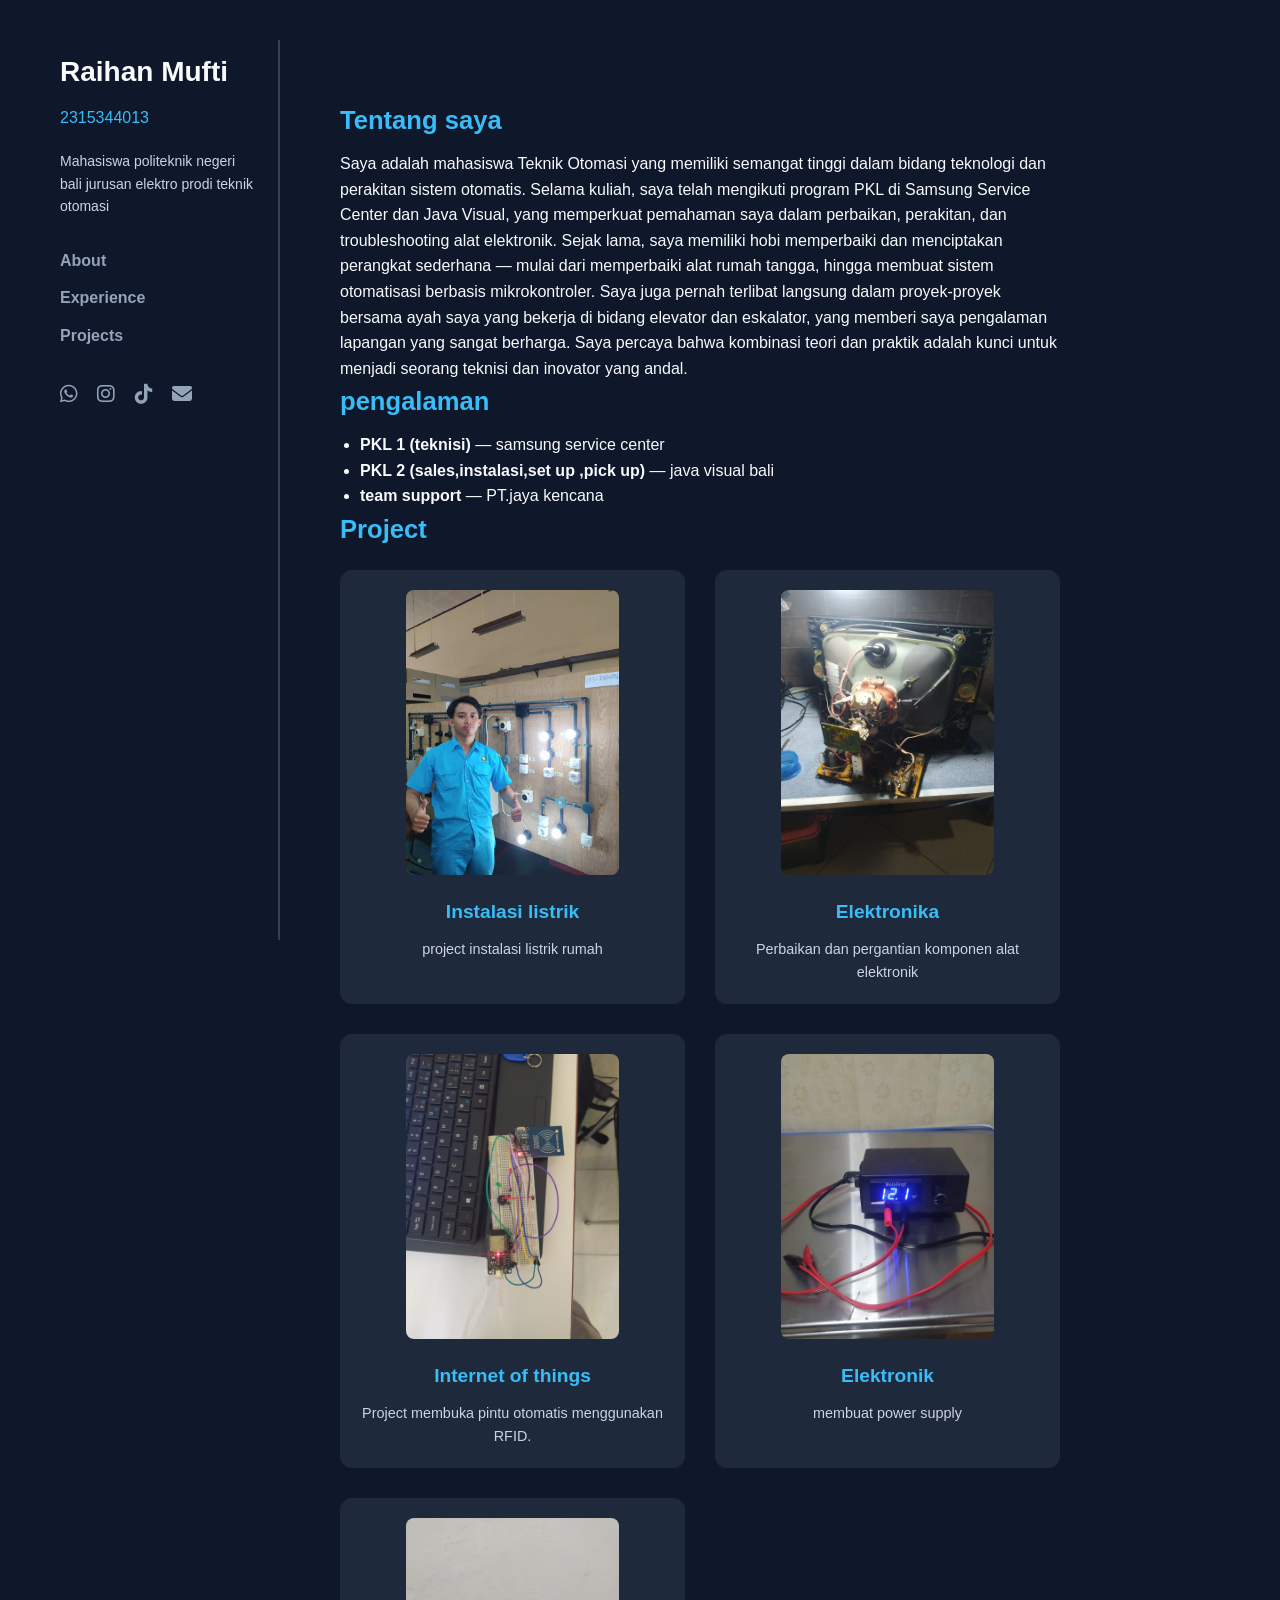
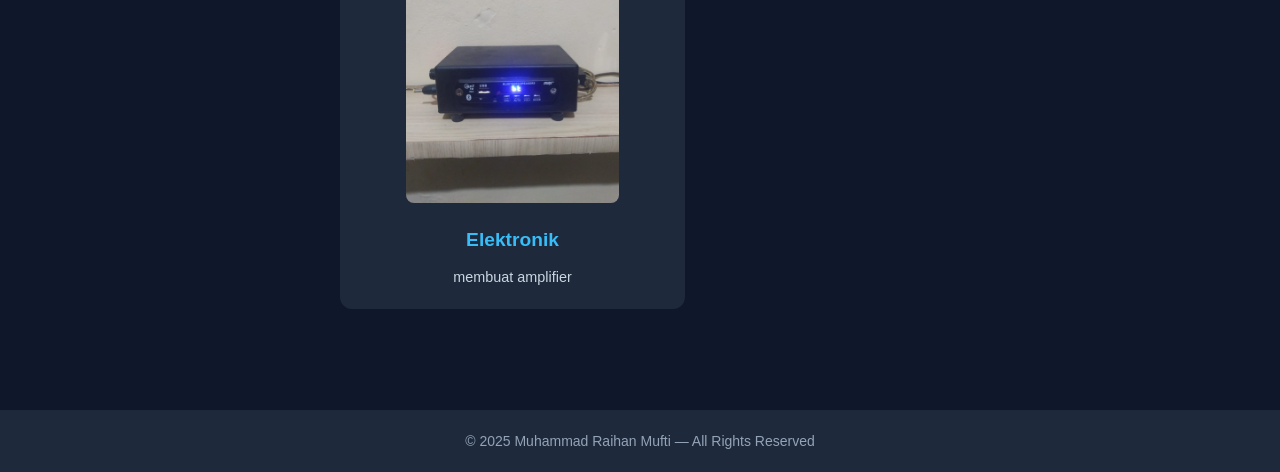
==== index.html @ cf43bd70 "Add files via upload" ====
<!DOCTYPE html>
<html lang="en">
<head>
  <meta charset="UTF-8" />
  <meta name="viewport" content="width=device-width, initial-scale=1.0"/>
  <title>Muhammad Raihan Mufti</title>
  <link rel="stylesheet" href="style.css"/>
  <link rel="stylesheet" href="https://cdnjs.cloudflare.com/ajax/libs/font-awesome/6.5.0/css/all.min.css">
</head>
<body>
  <div class="container">
    <aside class="sidebar">
      <h1>Raihan Mufti</h1>
      <p class="job-title">2315344013</p>
      <p class="description">Mahasiswa politeknik negeri bali jurusan elektro prodi teknik otomasi</p>

      <nav class="nav-links">
        <a href="#Tentang" class="nav-link">About</a>
        <a href="#Pengalaman" class="nav-link">Experience</a>
        <!-- <a href="#certificates" class="nav-link">Sertifikat</a> -->
        <a href="#Projects" class="nav-link">Projects</a>
      </nav>
      
      <div class="socials">
        <a href="https://wa.me/6281338958839"><i class="fab fa-whatsapp"></i></a>
        <a href="https://instagram.com/raihan_mft"><i class="fab fa-instagram"></i></a>
        <a href="https://tiktok.com/@rhnn_22"><i class="fab fa-tiktok"></i></a>
        <a href="email.html"><i class="fas fa-envelope"></i></a>
      </div>
    </aside>

      <section class="content">
        <section id="Tentang">
          <h3>Tentang saya</h3>
          <p>Saya adalah mahasiswa Teknik Otomasi yang memiliki semangat tinggi dalam bidang teknologi dan perakitan sistem otomatis. Selama kuliah, saya telah mengikuti program PKL di Samsung Service Center dan Java Visual, yang memperkuat pemahaman saya dalam perbaikan, perakitan, dan troubleshooting alat elektronik.

            Sejak lama, saya memiliki hobi memperbaiki dan menciptakan perangkat sederhana — mulai dari memperbaiki alat rumah tangga, hingga membuat sistem otomatisasi berbasis mikrokontroler. Saya juga pernah terlibat langsung dalam proyek-proyek bersama ayah saya yang bekerja di bidang elevator dan eskalator, yang memberi saya pengalaman lapangan yang sangat berharga.
            
            Saya percaya bahwa kombinasi teori dan praktik adalah kunci untuk menjadi seorang teknisi dan inovator yang andal.
            </p>
        </section>
  
        <section id="Pengalaman">
          <h3>pengalaman</h3>
          <ul>
            <li><strong>PKL 1 (teknisi)</strong> — samsung service center</li>
            <li><strong>PKL 2 (sales,instalasi,set up ,pick up)</strong> — java visual bali</li>
            <li><strong>team support</strong> — PT.jaya kencana</li>
          </ul>
        </section>
        
        <!-- <section id="certificates">
          <h3>Sertifikat</h3>
          <ul>
            <li>Sertifikat Pelatihan Mikrokontroler – Java Visual (2023)</li>
            <li>PKL di Samsung Service Center – Teknisi Dasar Elektronik (2023)</li>
            <li>Sertifikat Workshop IoT dan Otomasi – Politeknik Negeri Bali (2024)</li>
          </ul>
        </section> -->
        
        <section id="Projects">
          <h3>Project</h3>
        
          <div class="project-grid">
            <div class="project-card">
              <img src="yo.jpg" alt="installasi listrik">
              <h4>Instalasi listrik</h4>
              <p>project instalasi listrik rumah</p>
            </div>
        
            <div class="project-card">
              <img src="yo1.jpg" alt="Elektronika">
              <h4>Elektronika</h4>
              <p>Perbaikan dan pergantian komponen alat elektronik</p>
            </div>
        
            <div class="project-card">
              <img src="yo2.jpg" alt="Internet of things">
              <h4>Internet of things</h4>
              <p>Project membuka pintu otomatis menggunakan RFID.</p>
            </div>

            <div class="project-card">
              <img src="yo5.jpg" alt="Elektronika">
              <h4>Elektronik</h4>
              <p>membuat power supply</p>
            </div>

            <div class="project-card">
              <img src="yo6.jpg" alt="Elektronika">
              <h4>Elektronik</h4>
              <p>membuat amplifier</p>
            </div>
          </div> 
        </section>
  </div>
  
  <div class="footer-box">
    <p>© 2025 Muhammad Raihan Mufti — All Rights Reserved</p>
  </div>  
</body>
</html>
---- style.css ----
/* Reset & Font */
* {
  margin: 0;                      /* Hilangkan margin default */
  padding: 0;                     /* Hilangkan padding default */
  box-sizing: border-box;        /* Hitung ukuran elemen termasuk padding & border */
}
body {
  font-family: 'Segoe UI', sans-serif;  /* Gunakan font modern */
  background-color: #0f172a;            /* Latar belakang gelap elegan */
  color: #f8fafc;                       /* Warna teks terang */
  line-height: 1.6;                     /* Jarak antar baris */
}

/* Layout */
.container {
  display: flex;                 /* Tata letak 2 kolom (sidebar dan konten) */
  min-height: 100vh;            /* Tinggi minimal layar penuh */
  padding: 40px;                /* Spasi di sekeliling kontainer */
}

/* Sidebar */
.sidebar {
  width: 20%;                   /* Sidebar 20% dari lebar layar */
  background-color: #0f172a;   /* Warna sama dengan latar */
  padding: 10px 20px;          /* Spasi dalam sidebar */
  position: sticky;            /* Tetap di tempat saat digulir */
  top: 0;                      /* Nempel di atas */
  height: 100vh;               /* Tinggi penuh layar */
  border-right: 2px solid #334155;  /* Garis pemisah di kanan */
}
.sidebar * {
  background-color: inherit;   /* Warna latar ikut sidebar */
}
.sidebar h1 {
  font-size: 28px;             /* Ukuran besar untuk nama */
  color: #f8fafc;              /* Warna putih terang */
  margin-bottom: 10px;         /* Jarak bawah teks */
}

.job-title {
  font-size: 16px;             /* Ukuran sedang untuk NIM */
  color: #38bdf8;              /* Biru cerah */
  margin-bottom: 20px;         /* Jarak bawah */
}

.description {
  font-size: 14px;             /* Ukuran kecil */
  color: #cbd5e1;              /* Abu terang */
  margin-bottom: 30px;         /* Jarak bawah besar */
}

.nav-links a {
  display: block;              /* Tampilkan vertikal */
  color: #94a3b8;              /* Warna link abu terang */
  margin-bottom: 12px;         /* Jarak antar link */
  text-decoration: none;       /* Hilangkan garis bawah */
  font-weight: bold;           /* Teks tebal */
  transition: color 0.3s ease; /* Animasi perubahan warna */
}
.nav-links a:hover {
  color: #38bdf8;              /* Warna berubah saat hover */
}

.socials {
  margin-top: 30px;            /* Jarak atas dari link */
}
.socials a {
  margin-right: 15px;          /* Jarak antar ikon */
  color: #94a3b8;              /* Warna abu terang */
  font-size: 20px;             /* Ukuran ikon */
  transition: color 0.3s ease; /* Animasi hover */
}
.socials a:hover {
  color: #38bdf8;              /* Warna biru saat hover */
}

/* Konten Utama */
.content {
  width: 70%;                  /* Lebar konten utama */
  padding: 60px;               /* Spasi dalam konten */
}

.content h3 {
  font-size: 1.6em;            /* Ukuran judul bagian */
  color: #38bdf8;              /* Warna biru cerah */
  margin-bottom: 10px;         /* Jarak bawah judul */
}

.content ul {
  margin-top: 10px;            /* Jarak atas list */
  padding-left: 20px;          /* Spasi dari kiri */
}

/* Grid Project */
.project-grid {
  display: grid;                                 /* Gunakan grid layout */
  grid-template-columns: repeat(auto-fit, minmax(250px, 1fr)); /* Responsif */
  gap: 30px;                                     /* Jarak antar kartu */
  margin-top: 20px;                              /* Jarak dari elemen atas */
}

.project-card {
  background-color: #1e293b;   /* Kartu latar abu gelap */
  padding: 20px;               /* Spasi dalam kartu */
  border-radius: 12px;         /* Sudut melengkung */
  text-align: center;          /* Teks rata tengah */
  transition: transform 0.3s ease; /* Efek hover lembut */
}

.project-card:hover {
  transform: translateY(-8px); /* Naik sedikit saat hover */
}

.project-card img {
  width: 70%;                  /* Lebar gambar dalam kartu */
  height: auto;                /* Tinggi otomatis */
  object-fit: cover;           /* Gambar menyesuaikan bingkai */
  border-radius: 8px;          /* Sudut gambar melengkung */
  margin-bottom: 15px;         /* Jarak bawah gambar */
}

.project-card h4 {
  font-size: 1.2em;            /* Ukuran judul proyek */
  color: #38bdf8;              /* Warna biru */
  margin-bottom: 10px;         /* Jarak bawah */
}

.project-card p {
  font-size: 0.9em;            /* Ukuran paragraf kecil */
  color: #cbd5e1;              /* Warna abu terang */
}

html {
  scroll-behavior: smooth;     /* Scroll halus saat klik menu */
}

.footer-box {
  width: 100%;                 /* Lebar penuh */
  background-color: #1e293b;   /* Warna gelap */
  color: #94a3b8;              /* Teks abu terang */
  text-align: center;          /* Teks di tengah */
  padding: 20px 0;             /* Spasi atas bawah */
  margin-top: 1px;             /* Jarak dari konten */
  font-size: 14px;             /* Ukuran teks kecil */
}
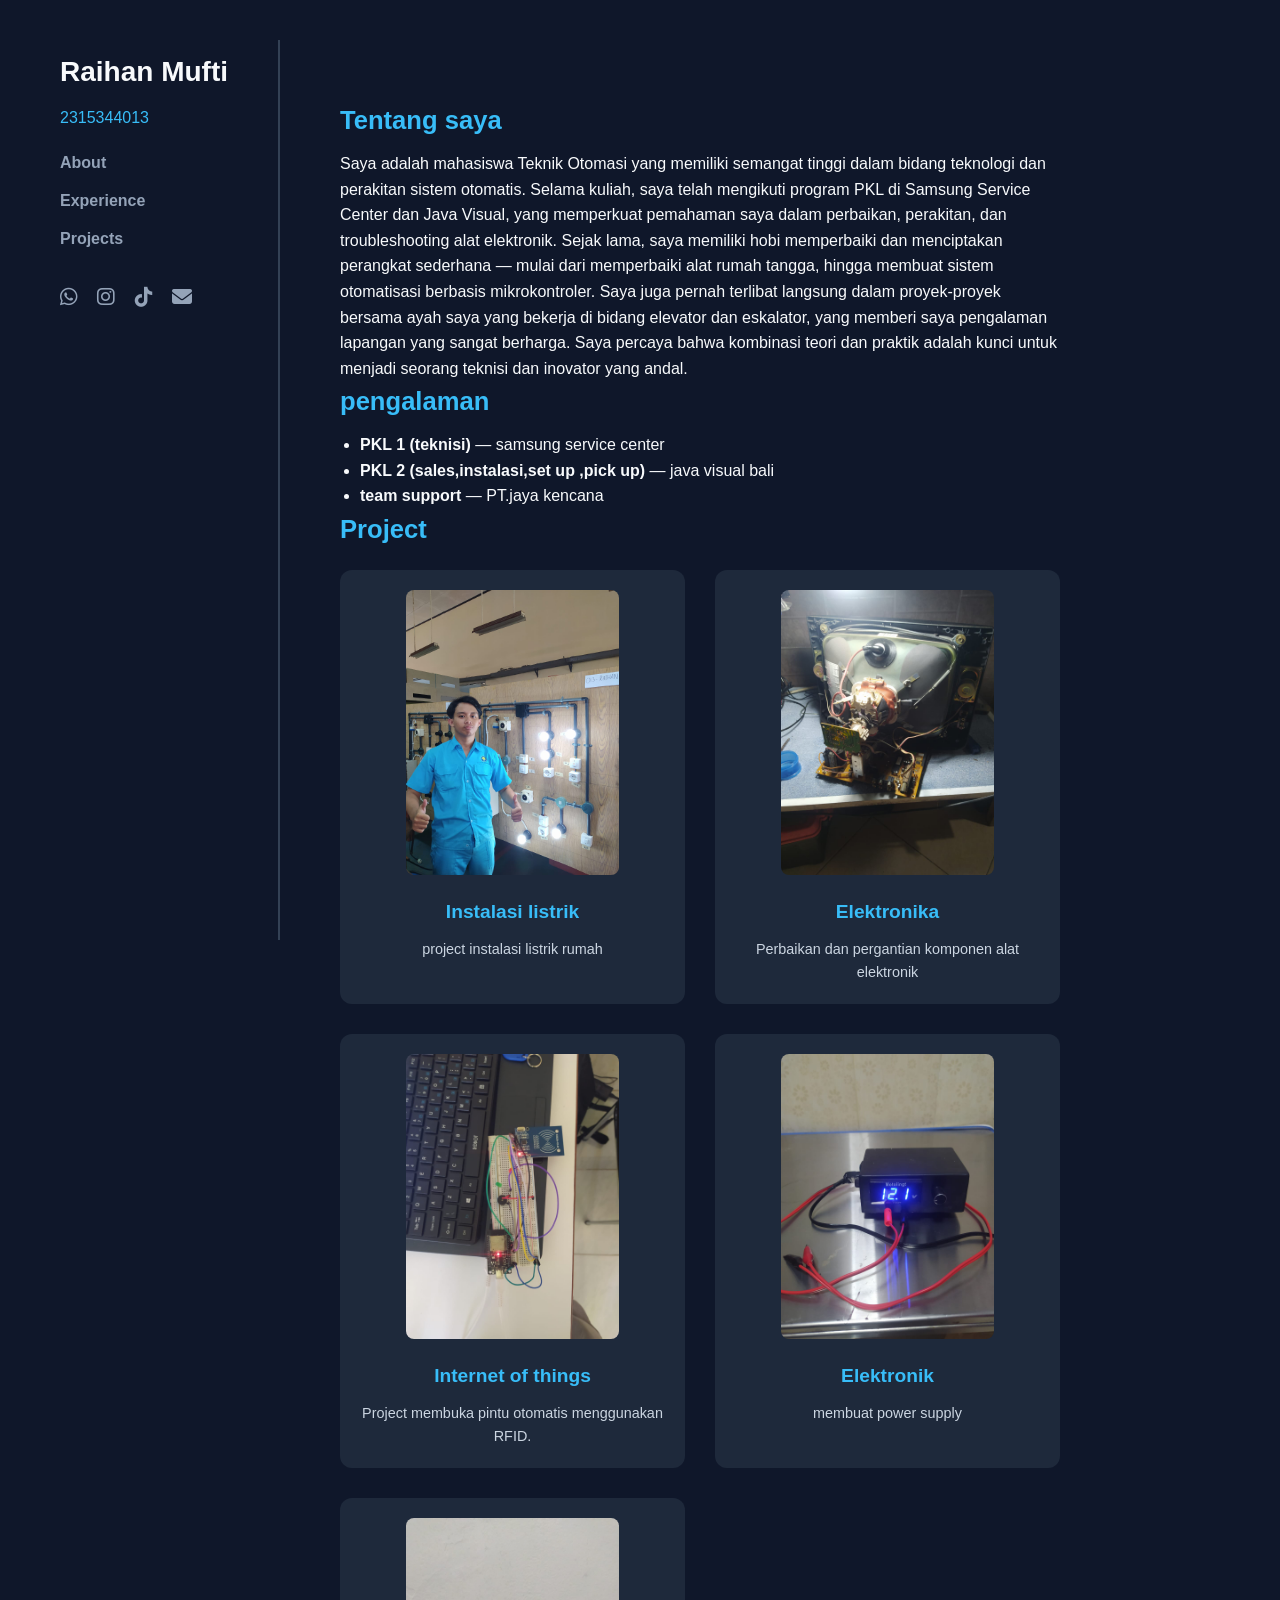
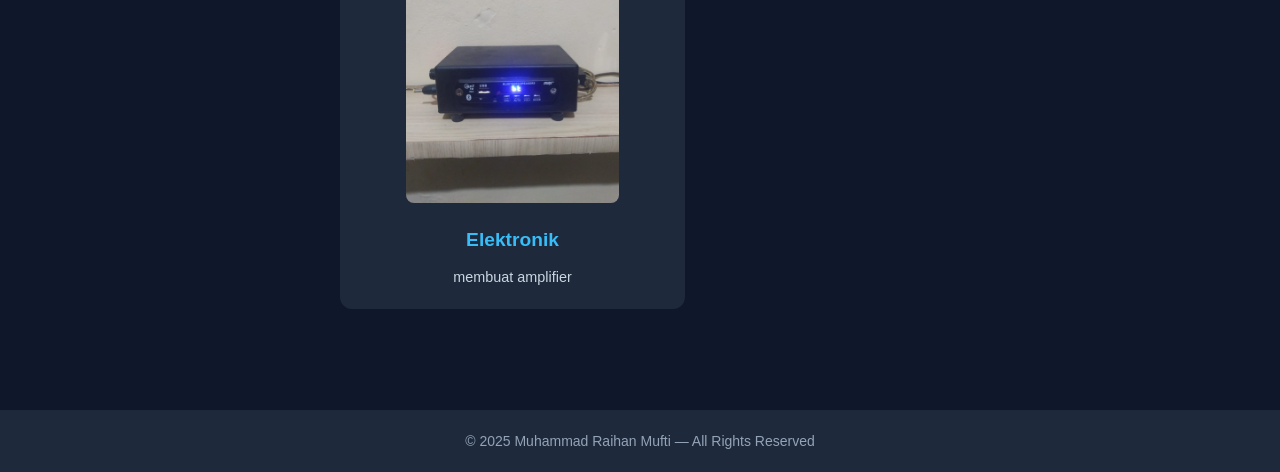
==== commit a7aab857: "Update index.html" ====
--- a/index.html
+++ b/index.html
@@ -12,7 +12,6 @@
     <aside class="sidebar">
       <h1>Raihan Mufti</h1>
       <p class="job-title">2315344013</p>
-      <p class="description">Mahasiswa politeknik negeri bali jurusan elektro prodi teknik otomasi</p>
 
       <nav class="nav-links">
         <a href="#Tentang" class="nav-link">About</a>
